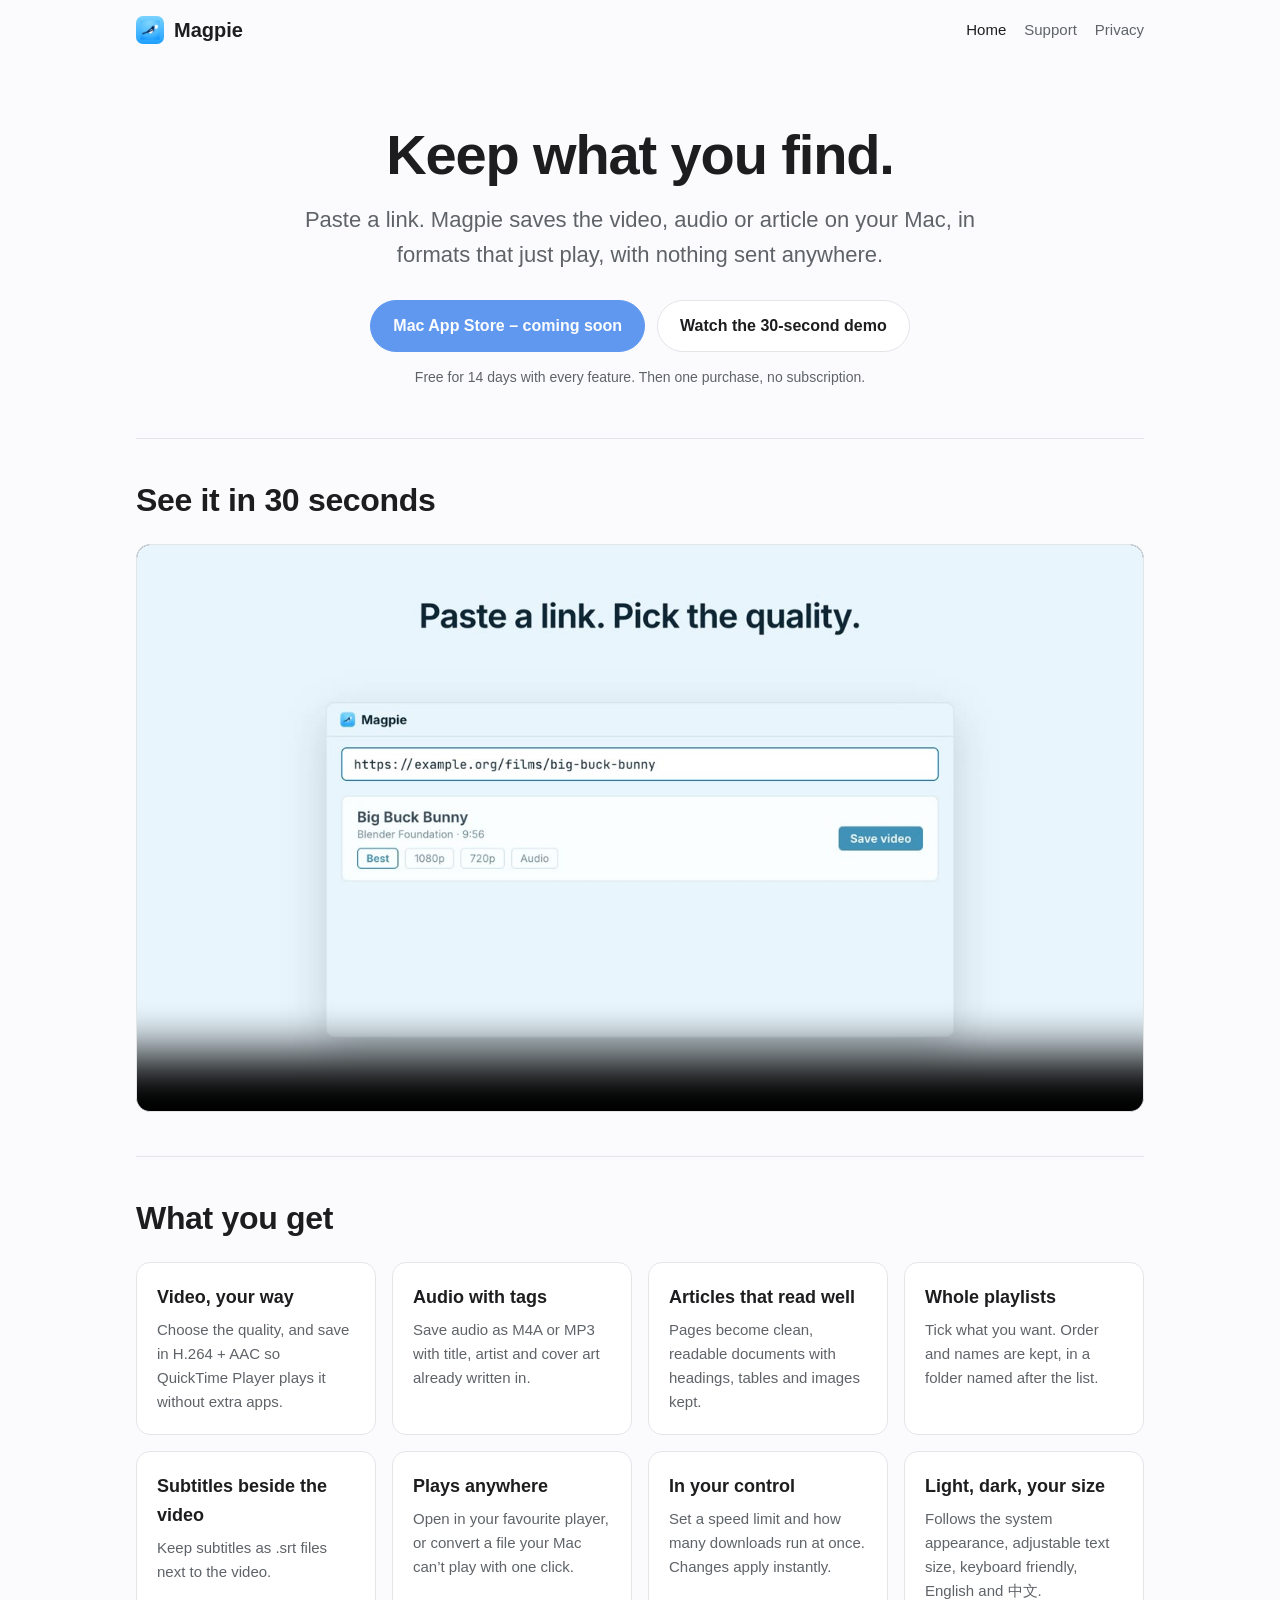
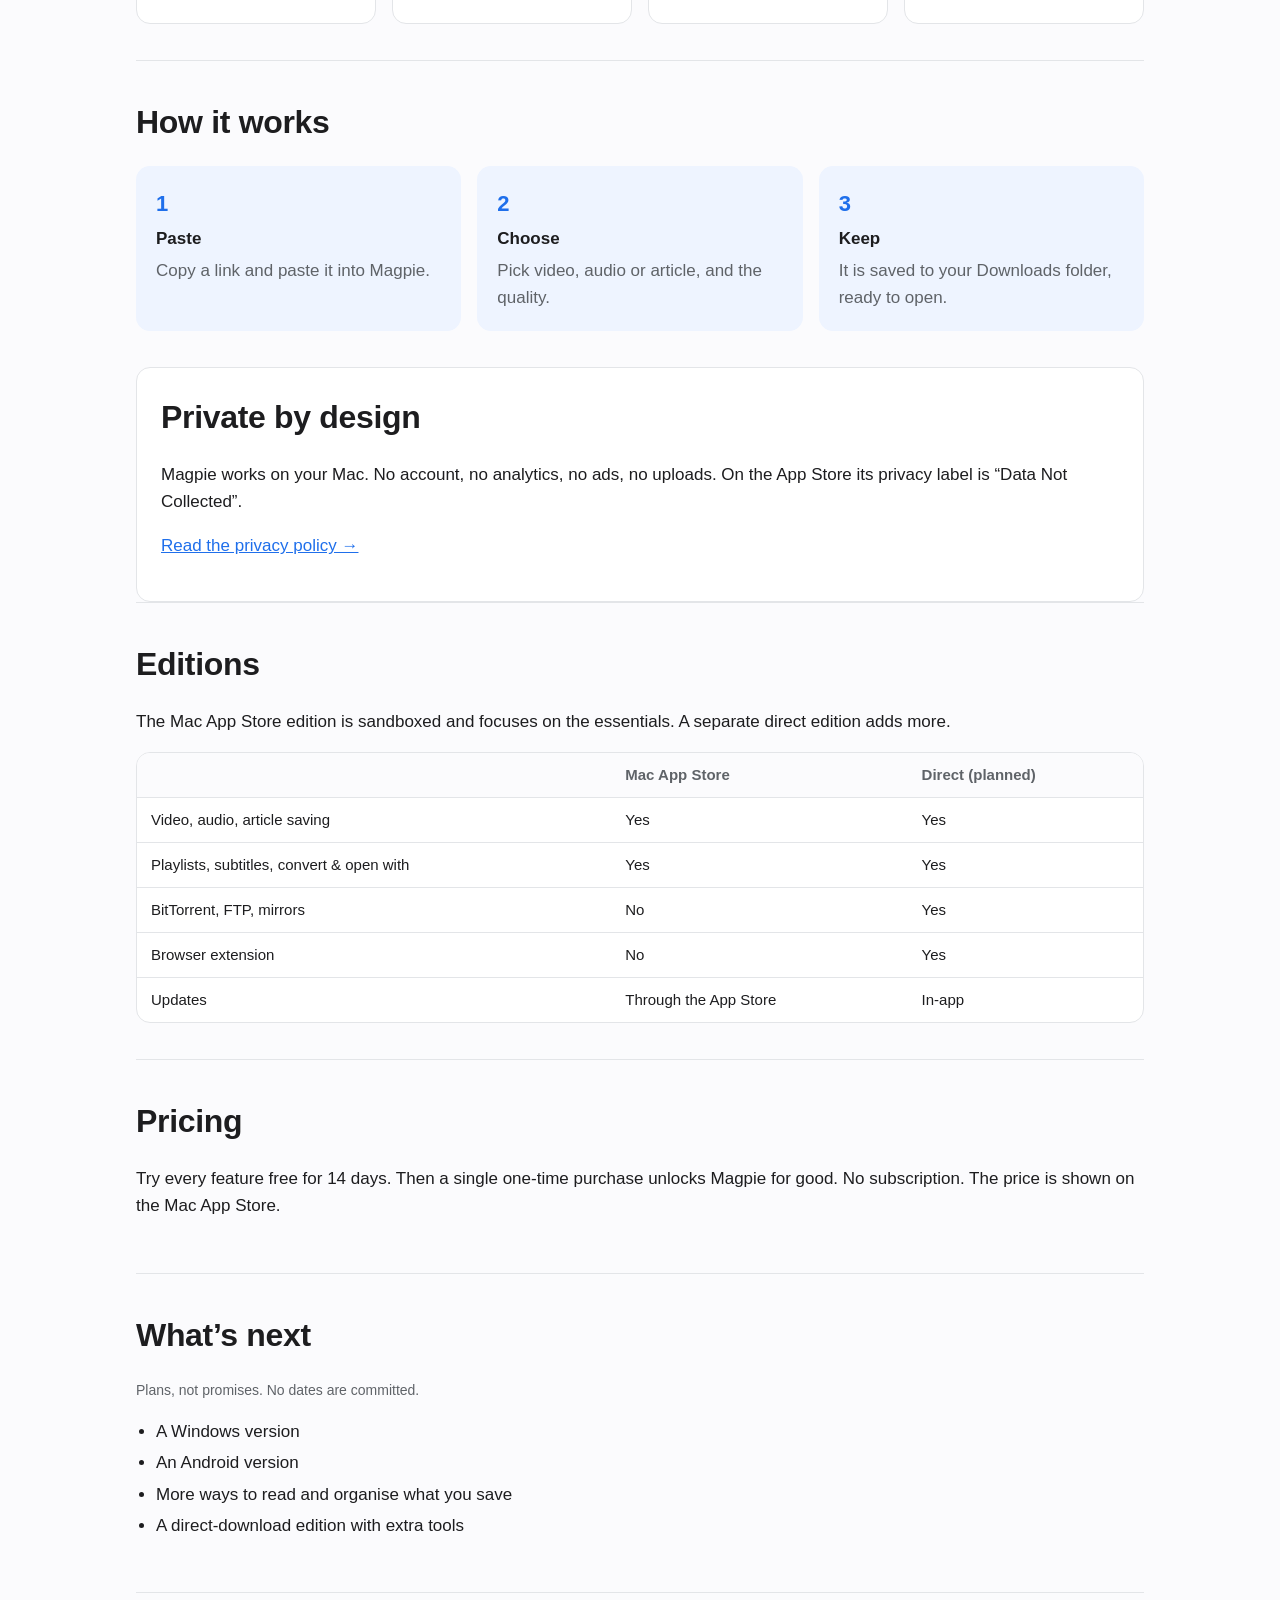
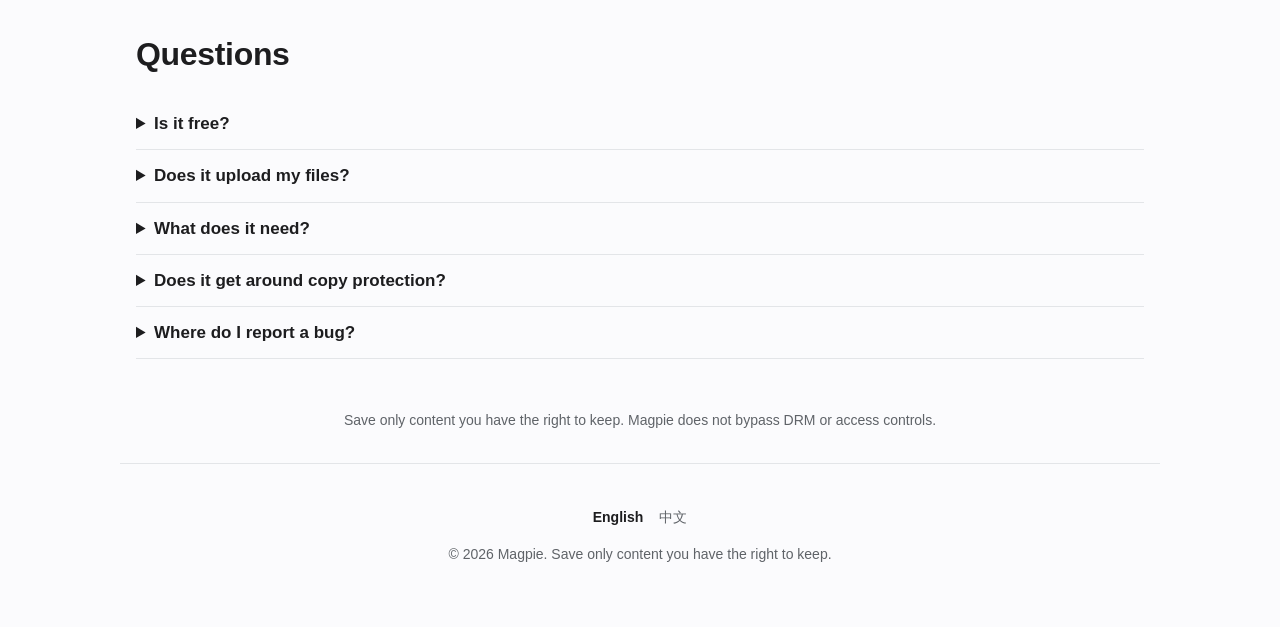
==== en/index.html @ 2645bd0b "Update site" ====
<!doctype html>
<html lang="en">
<head>
<meta charset="utf-8">
<meta name="viewport" content="width=device-width, initial-scale=1">
<title>Magpie – save links, video, audio and pages on your Mac</title>
<meta name="description" content="Paste a link and Magpie keeps the video, audio or article on your Mac. Private, offline-ready and QuickTime-friendly.">
<link rel="alternate" hreflang="en" href="https://pulapulapin.github.io/magpie/en/index.html"><link rel="alternate" hreflang="zh" href="https://pulapulapin.github.io/magpie/zh/index.html">
<link rel="icon" href="../assets/icon.png">
<link rel="stylesheet" href="../assets/site.css">
</head>
<body>
<header class="top">
  <a class="brand" href="index.html"><img src="../assets/icon.png" alt="" width="28" height="28"><span>Magpie</span></a>
  <nav aria-label="Main"><a href="index.html" aria-current=page>Home</a><a href="support.html">Support</a><a href="privacy.html">Privacy</a></nav>
</header>
<main>
<section class="hero">
  <h1>Keep what you find.</h1>
  <p class="lead">Paste a link. Magpie saves the video, audio or article on your Mac, in formats that just play, with nothing sent anywhere.</p>
  <p class="cta"><span class="btn primary disabled" aria-disabled="true">Mac App Store – coming soon</span><a class="btn" href="#demo">Watch the 30-second demo</a></p>
  <p class="small">Free for 14 days with every feature. Then one purchase, no subscription.</p>
</section>
<section id="demo" class="block"><h2>See it in 30 seconds</h2>
<video controls preload="metadata" playsinline poster="../assets/poster.jpg"><source src="../assets/magpie-demo.mp4" type="video/mp4"></video></section>
<section class="block"><h2>What you get</h2><div class="grid"><article><h3>Video, your way</h3><p>Choose the quality, and save in H.264 + AAC so QuickTime Player plays it without extra apps.</p></article><article><h3>Audio with tags</h3><p>Save audio as M4A or MP3 with title, artist and cover art already written in.</p></article><article><h3>Articles that read well</h3><p>Pages become clean, readable documents with headings, tables and images kept.</p></article><article><h3>Whole playlists</h3><p>Tick what you want. Order and names are kept, in a folder named after the list.</p></article><article><h3>Subtitles beside the video</h3><p>Keep subtitles as .srt files next to the video.</p></article><article><h3>Plays anywhere</h3><p>Open in your favourite player, or convert a file your Mac can’t play with one click.</p></article><article><h3>In your control</h3><p>Set a speed limit and how many downloads run at once. Changes apply instantly.</p></article><article><h3>Light, dark, your size</h3><p>Follows the system appearance, adjustable text size, keyboard friendly, English and 中文.</p></article></div></section>
<section class="block"><h2>How it works</h2><ol class="steps"><li><strong>Paste</strong><span>Copy a link and paste it into Magpie.</span></li><li><strong>Choose</strong><span>Pick video, audio or article, and the quality.</span></li><li><strong>Keep</strong><span>It is saved to your Downloads folder, ready to open.</span></li></ol></section>
<section class="block card"><h2>Private by design</h2><p>Magpie works on your Mac. No account, no analytics, no ads, no uploads. On the App Store its privacy label is “Data Not Collected”.</p><p><a href="privacy.html">Read the privacy policy →</a></p></section>
<section class="block"><h2>Editions</h2><p>The Mac App Store edition is sandboxed and focuses on the essentials. A separate direct edition adds more.</p><div class="table-wrap"><table><thead><tr><th></th><th>Mac App Store</th><th>Direct (planned)</th></tr></thead><tbody><tr><td>Video, audio, article saving</td><td>Yes</td><td>Yes</td></tr><tr><td>Playlists, subtitles, convert &amp; open with</td><td>Yes</td><td>Yes</td></tr><tr><td>BitTorrent, FTP, mirrors</td><td>No</td><td>Yes</td></tr><tr><td>Browser extension</td><td>No</td><td>Yes</td></tr><tr><td>Updates</td><td>Through the App Store</td><td>In-app</td></tr></tbody></table></div></section>
<section class="block"><h2>Pricing</h2><p>Try every feature free for 14 days. Then a single one-time purchase unlocks Magpie for good. No subscription. The price is shown on the Mac App Store.</p></section>
<section class="block"><h2>What’s next</h2><p class="small">Plans, not promises. No dates are committed.</p><ul class="roadmap"><li>A Windows version</li><li>An Android version</li><li>More ways to read and organise what you save</li><li>A direct-download edition with extra tools</li></ul></section>
<section class="block"><h2>Questions</h2><details><summary>Is it free?</summary><p>You can use every feature for 14 days. After that, a single purchase unlocks it. There is no subscription.</p></details><details><summary>Does it upload my files?</summary><p>No. Everything stays on your Mac. There is no account and no analytics.</p></details><details><summary>What does it need?</summary><p>A Mac with Apple silicon running macOS 12 or later.</p></details><details><summary>Does it get around copy protection?</summary><p>No. Protected streams are refused. Please save only what you have the right to keep.</p></details><details><summary>Where do I report a bug?</summary><p>On the support page. It takes a minute.</p></details></section>
<p class="small center">Save only content you have the right to keep. Magpie does not bypass DRM or access controls.</p>
</main>
<footer>
  <p class="lang-switch" aria-label="Language"><a href="../en/index.html" hreflang="en" aria-current=true>English</a><a href="../zh/index.html" hreflang="zh">中文</a></p>
  <p>© 2026 Magpie. Save only content you have the right to keep.</p>
</footer>
</body>
</html>
---- assets/site.css ----
:root {
  --bg: #fbfbfd; --surface: #ffffff; --text: #1d1d1f; --muted: #5f6368; --line: #e3e5e8;
  --accent: #1f6feb; --accent-text: #ffffff; --soft: #eef4ff;
  --radius: 14px; --max: 1040px;
}
@media (prefers-color-scheme: dark) {
  :root:not([data-theme="light"]) {
    --bg: #101114; --surface: #17191d; --text: #f2f3f5; --muted: #a3a8b0; --line: #2a2d33;
    --accent: #5b9dff; --accent-text: #0b1220; --soft: #172033;
  }
}
* { box-sizing: border-box; }
html { -webkit-text-size-adjust: 100%; }
body { margin: 0; background: var(--bg); color: var(--text); font: 17px/1.6 -apple-system, BlinkMacSystemFont, "Segoe UI", "Hiragino Sans", "PingFang SC", "Apple SD Gothic Neo", sans-serif; }
a { color: var(--accent); }
img, video { max-width: 100%; height: auto; }
main, .top, footer { width: 100%; max-width: var(--max); margin: 0 auto; padding-left: 16px; padding-right: 16px; }
.top { display: flex; align-items: center; justify-content: space-between; gap: 12px; padding-top: 14px; padding-bottom: 14px; flex-wrap: wrap; }
.brand { display: inline-flex; align-items: center; gap: 10px; font-weight: 700; font-size: 20px; color: var(--text); text-decoration: none; }
.brand img { border-radius: 7px; }
nav a { margin-left: 18px; color: var(--muted); text-decoration: none; font-size: 15px; }
nav a:hover, nav a[aria-current] { color: var(--text); }
.hero { text-align: center; padding: 64px 0 36px; }
h1 { font-size: clamp(34px, 6vw, 56px); line-height: 1.1; margin: 0 0 16px; letter-spacing: -0.02em; }
.lead { font-size: clamp(18px, 2.4vw, 22px); color: var(--muted); max-width: 720px; margin: 0 auto 28px; }
.cta { display: flex; flex-wrap: wrap; gap: 12px; justify-content: center; margin: 0 0 12px; }
.btn { display: inline-block; padding: 12px 22px; border-radius: 999px; border: 1px solid var(--line); background: var(--surface); color: var(--text); text-decoration: none; font-weight: 600; font-size: 16px; }
.btn.primary { background: var(--accent); border-color: var(--accent); color: var(--accent-text); }
.btn.disabled { opacity: .7; cursor: default; }
.small { font-size: 14px; color: var(--muted); }
.center { text-align: center; }
.block { padding: 36px 0; border-top: 1px solid var(--line); }
.block:first-of-type { border-top: 0; }
h2 { font-size: clamp(24px, 3.4vw, 32px); margin: 0 0 18px; letter-spacing: -0.01em; }
h3 { font-size: 18px; margin: 0 0 6px; }
.grid { display: grid; grid-template-columns: repeat(auto-fit, minmax(240px, 1fr)); gap: 16px; }
.grid article, .card { background: var(--surface); border: 1px solid var(--line); border-radius: var(--radius); padding: 20px; }
.grid p { margin: 0; color: var(--muted); font-size: 15px; }
.card { padding: 24px; }
.steps { list-style: none; counter-reset: s; margin: 0; padding: 0; display: grid; grid-template-columns: repeat(auto-fit, minmax(220px, 1fr)); gap: 16px; }
.steps li { counter-increment: s; background: var(--soft); border-radius: var(--radius); padding: 20px; display: flex; flex-direction: column; gap: 4px; }
.steps li::before { content: counter(s); font-weight: 700; color: var(--accent); font-size: 22px; }
.steps span { color: var(--muted); }
video { width: 100%; border-radius: var(--radius); border: 1px solid var(--line); background: #000; }
.shots { display: grid; grid-template-columns: repeat(auto-fit, minmax(300px, 1fr)); gap: 16px; }
.shots img { width: 100%; border-radius: var(--radius); border: 1px solid var(--line); }
.table-wrap { overflow-x: auto; border: 1px solid var(--line); border-radius: var(--radius); background: var(--surface); }
table { border-collapse: collapse; width: 100%; font-size: 15px; }
th, td { text-align: left; padding: 10px 14px; border-bottom: 1px solid var(--line); vertical-align: top; }
tr:last-child td { border-bottom: 0; }
th { color: var(--muted); font-weight: 600; background: var(--bg); }
.roadmap { padding-left: 20px; } .roadmap li { margin: 4px 0; }
details { border-bottom: 1px solid var(--line); padding: 12px 0; }
summary { cursor: pointer; font-weight: 600; }
details p { margin: 8px 0 0; color: var(--muted); }
.doc { max-width: 760px; margin: 0 auto; padding: 32px 0 48px; }
.doc h1 { font-size: clamp(30px, 5vw, 42px); }
.doc h2 { margin-top: 36px; } .doc li { margin: 4px 0; }
footer { padding-top: 28px; padding-bottom: 48px; color: var(--muted); font-size: 14px; text-align: center; border-top: 1px solid var(--line); margin-top: 32px; }
.lang-switch a { margin: 0 8px; color: var(--muted); text-decoration: none; }
.lang-switch a[aria-current] { color: var(--text); font-weight: 600; }
@media (max-width: 560px) { nav a { margin-left: 12px; } .hero { padding-top: 40px; } }
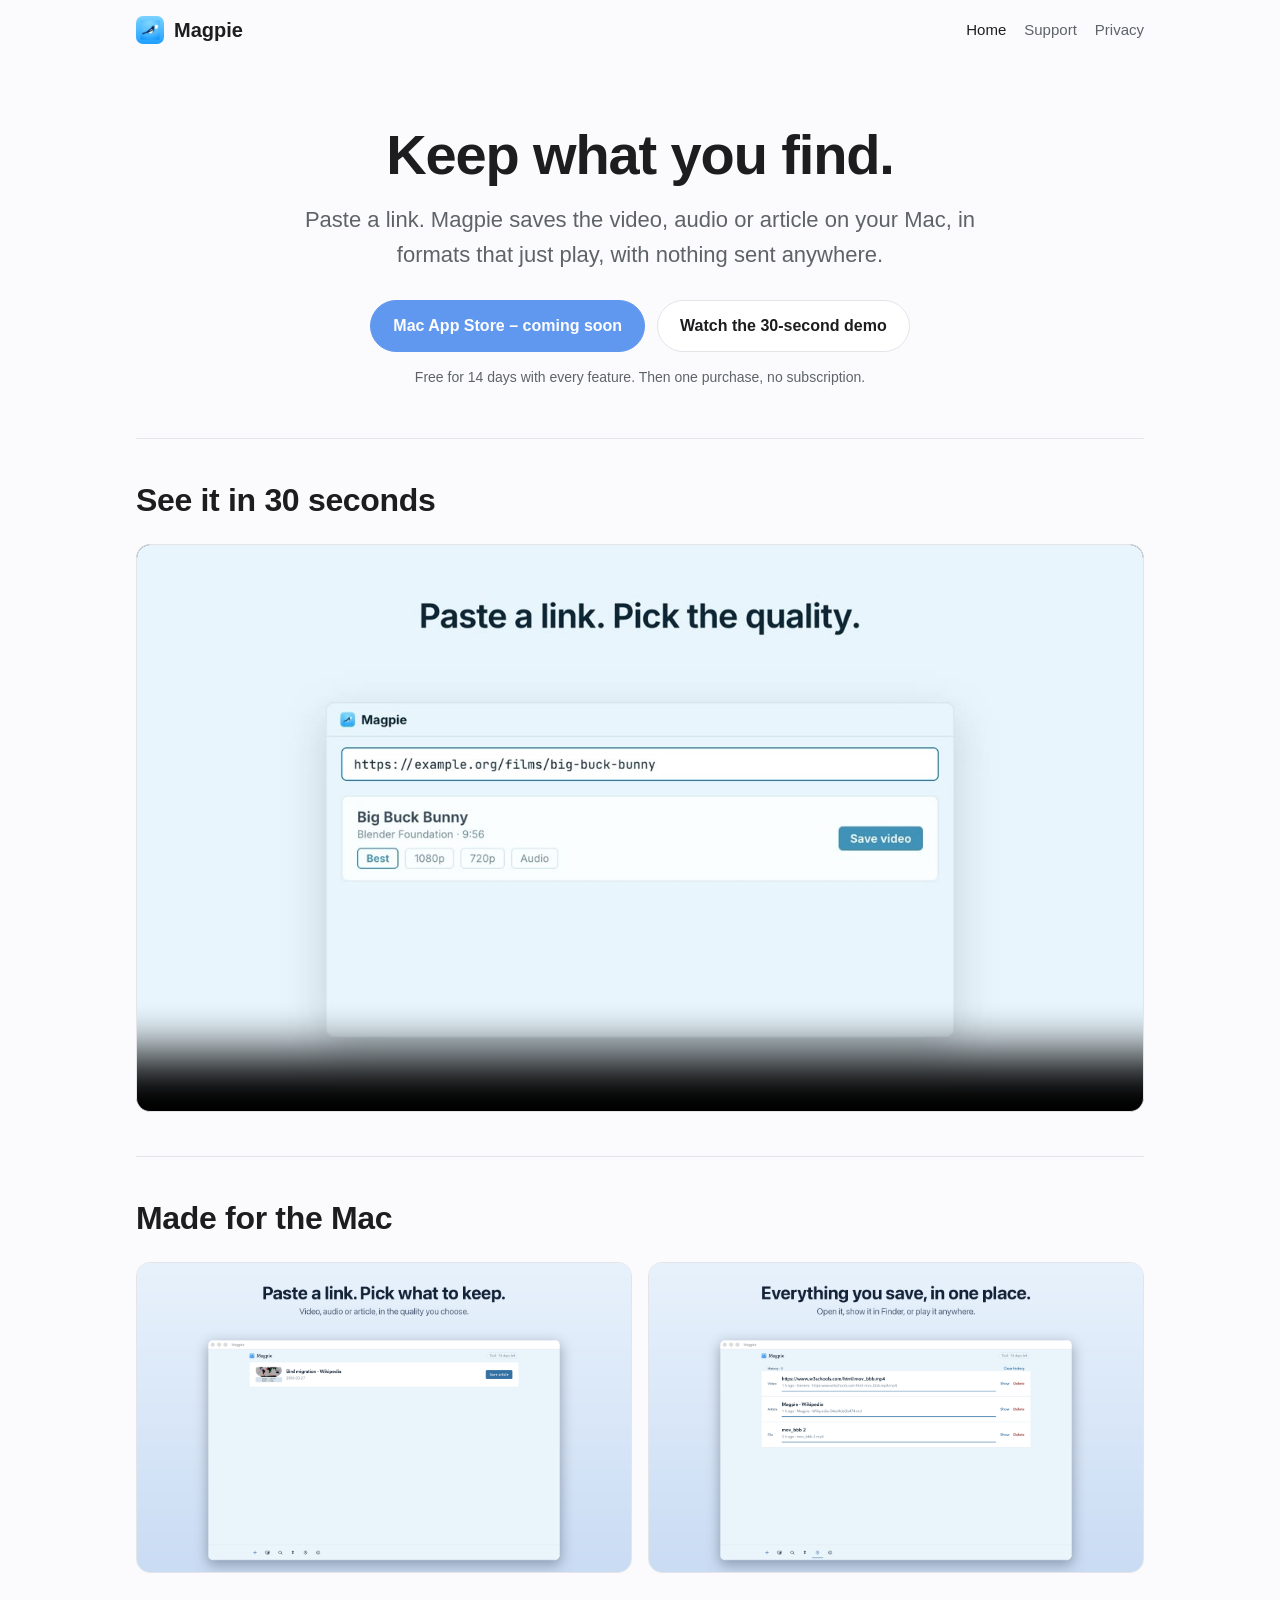
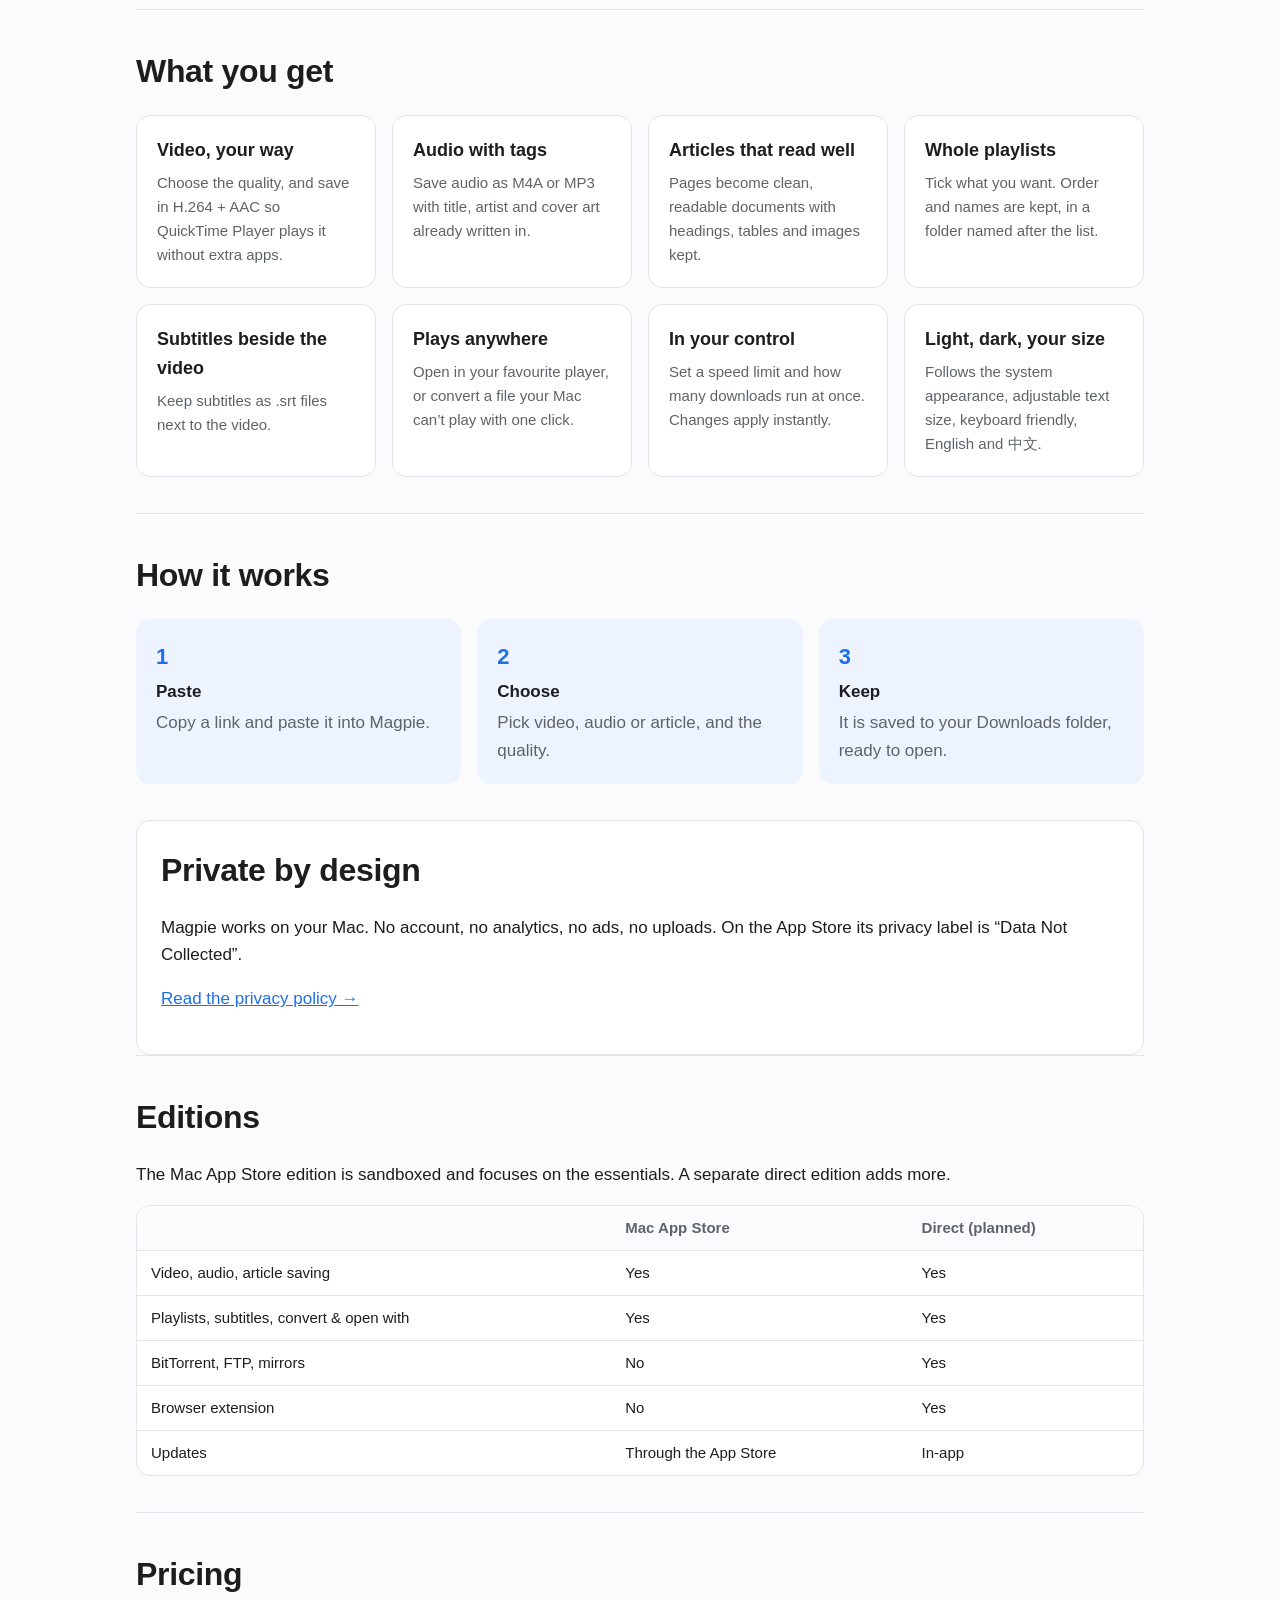
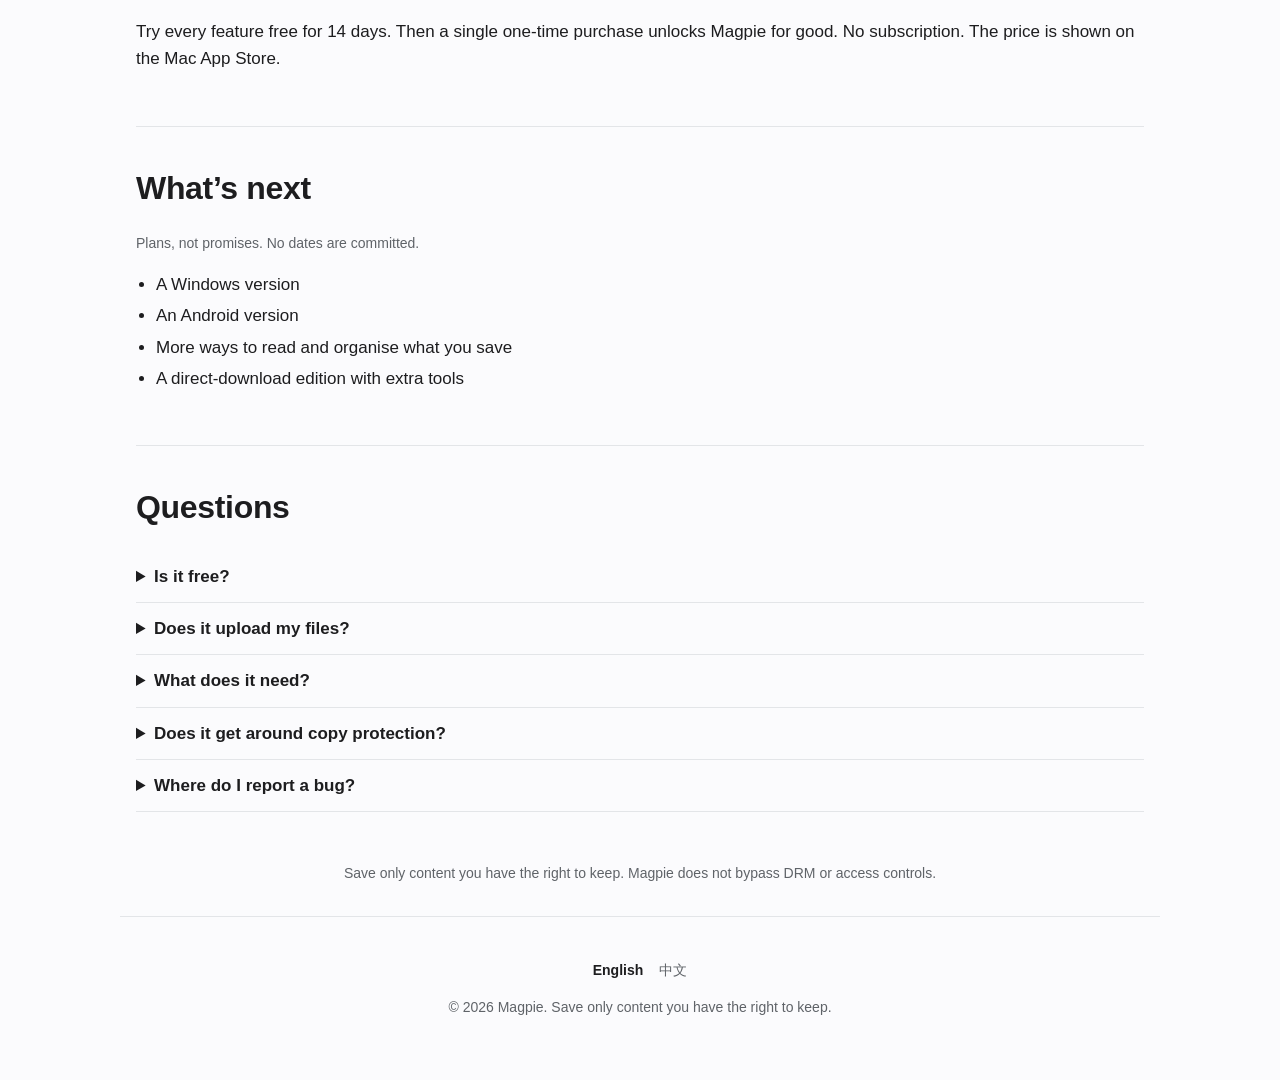
==== commit 6a0f6863: "Update site" ====
--- a/en/index.html
+++ b/en/index.html
@@ -23,6 +23,7 @@
 </section>
 <section id="demo" class="block"><h2>See it in 30 seconds</h2>
 <video controls preload="metadata" playsinline poster="../assets/poster.jpg"><source src="../assets/magpie-demo.mp4" type="video/mp4"></video></section>
+<section class="block"><h2>Made for the Mac</h2><div class="shots"><img src="../assets/shots/01-paste-and-choose.png" alt="" loading="lazy"><img src="../assets/shots/02-history.png" alt="" loading="lazy"></div></section>
 <section class="block"><h2>What you get</h2><div class="grid"><article><h3>Video, your way</h3><p>Choose the quality, and save in H.264 + AAC so QuickTime Player plays it without extra apps.</p></article><article><h3>Audio with tags</h3><p>Save audio as M4A or MP3 with title, artist and cover art already written in.</p></article><article><h3>Articles that read well</h3><p>Pages become clean, readable documents with headings, tables and images kept.</p></article><article><h3>Whole playlists</h3><p>Tick what you want. Order and names are kept, in a folder named after the list.</p></article><article><h3>Subtitles beside the video</h3><p>Keep subtitles as .srt files next to the video.</p></article><article><h3>Plays anywhere</h3><p>Open in your favourite player, or convert a file your Mac can’t play with one click.</p></article><article><h3>In your control</h3><p>Set a speed limit and how many downloads run at once. Changes apply instantly.</p></article><article><h3>Light, dark, your size</h3><p>Follows the system appearance, adjustable text size, keyboard friendly, English and 中文.</p></article></div></section>
 <section class="block"><h2>How it works</h2><ol class="steps"><li><strong>Paste</strong><span>Copy a link and paste it into Magpie.</span></li><li><strong>Choose</strong><span>Pick video, audio or article, and the quality.</span></li><li><strong>Keep</strong><span>It is saved to your Downloads folder, ready to open.</span></li></ol></section>
 <section class="block card"><h2>Private by design</h2><p>Magpie works on your Mac. No account, no analytics, no ads, no uploads. On the App Store its privacy label is “Data Not Collected”.</p><p><a href="privacy.html">Read the privacy policy →</a></p></section>
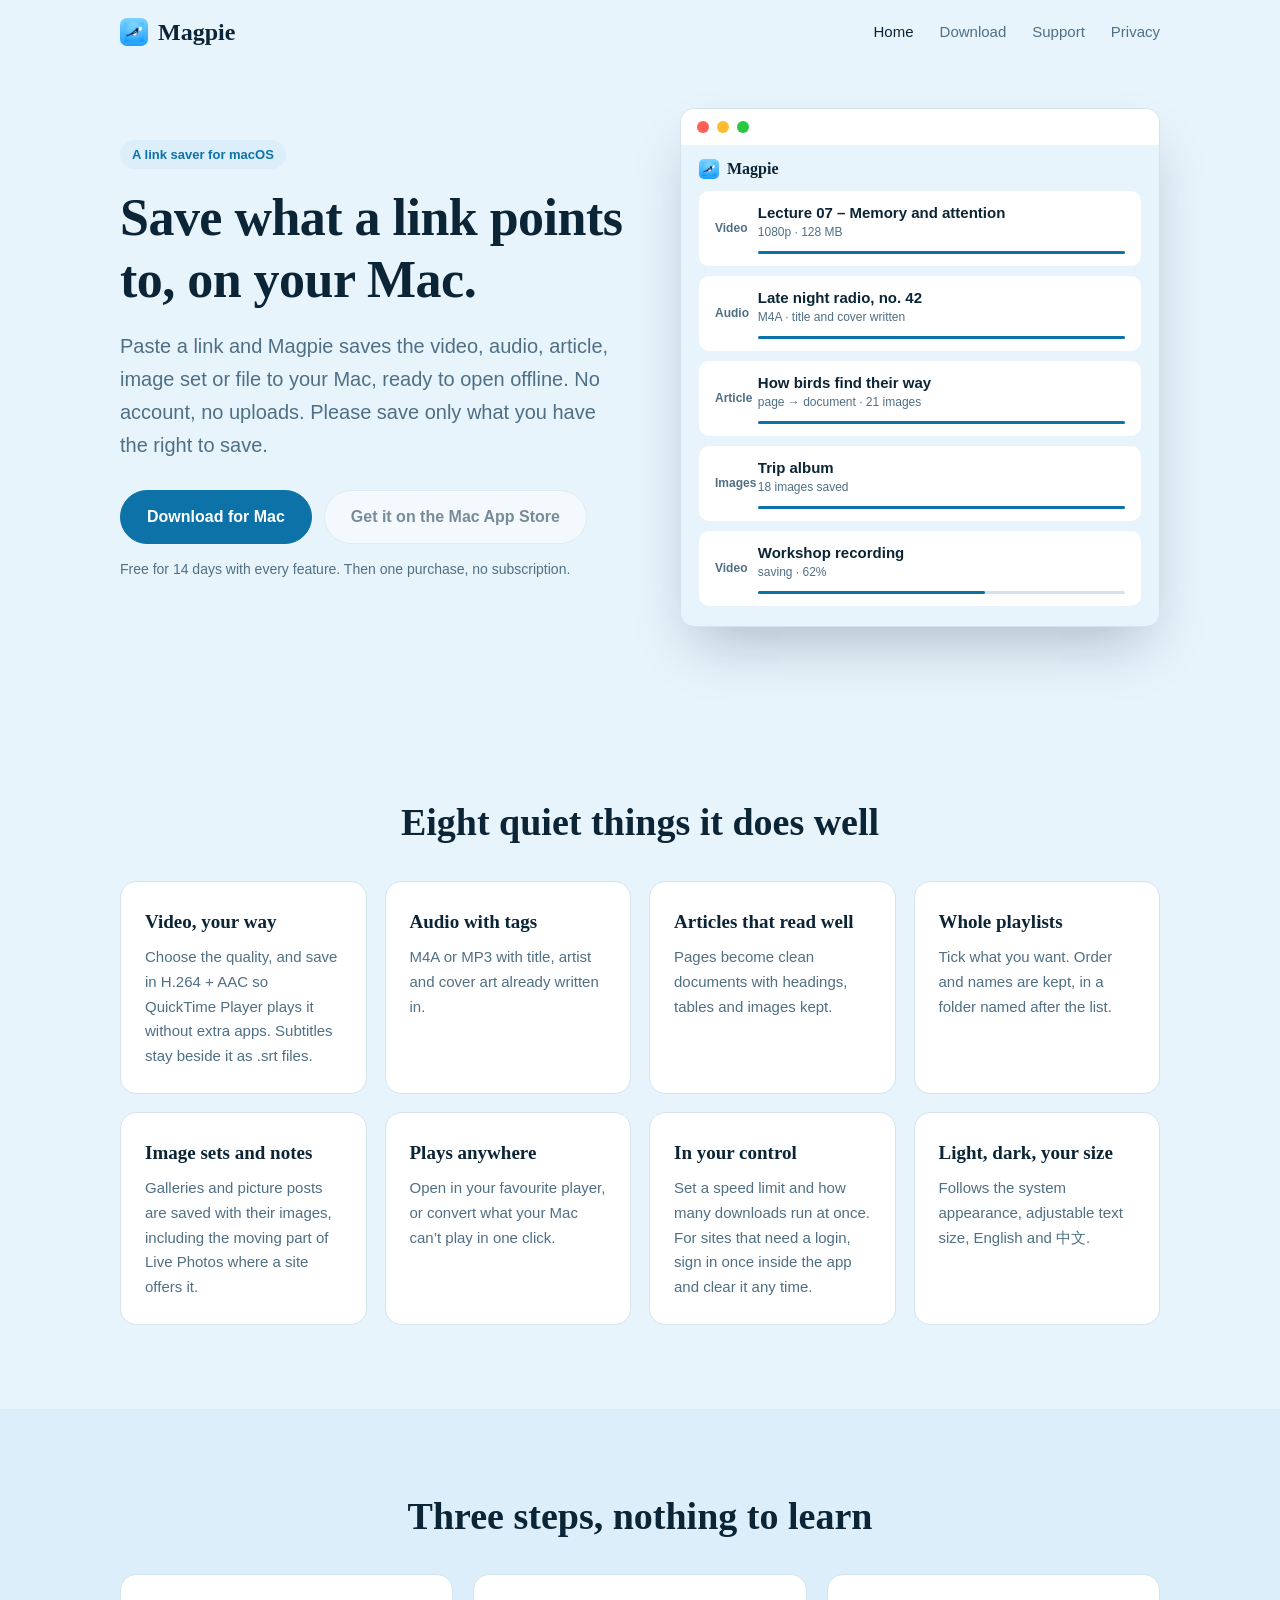
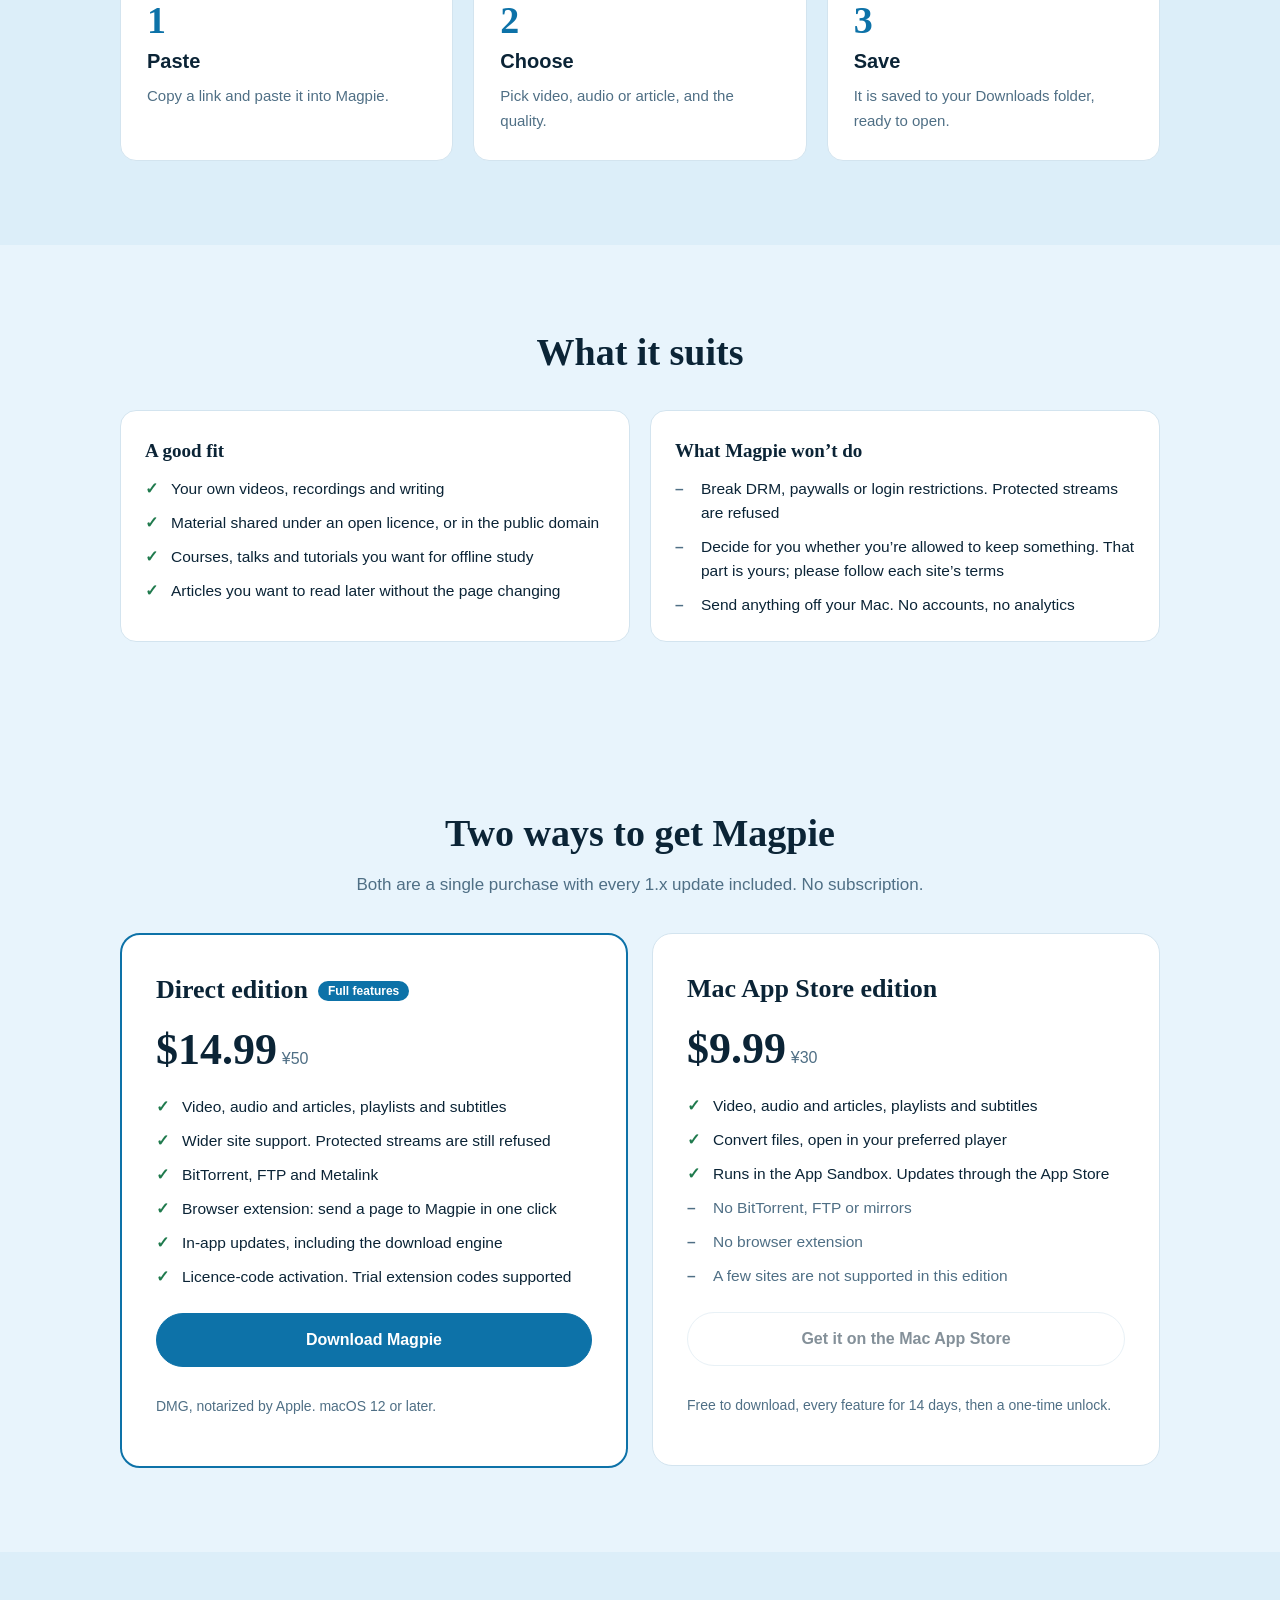
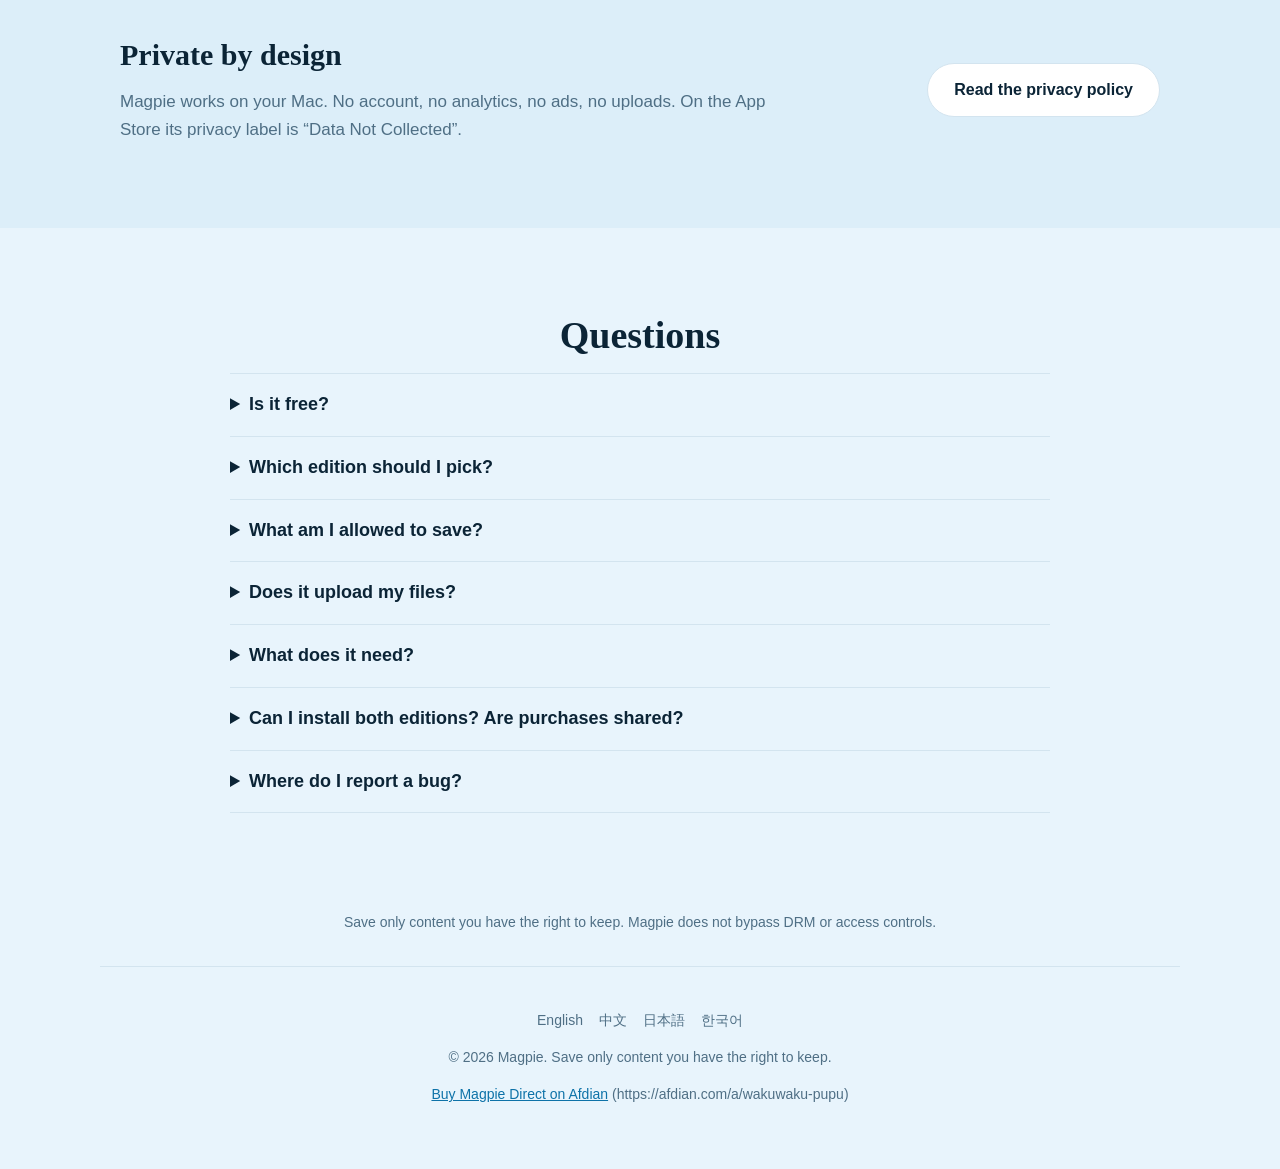
==== commit cac8ce38: "Update site" ====
--- a/en/index.html
+++ b/en/index.html
@@ -3,39 +3,43 @@
 <head>
 <meta charset="utf-8">
 <meta name="viewport" content="width=device-width, initial-scale=1">
-<title>Magpie – save links, video, audio and pages on your Mac</title>
-<meta name="description" content="Paste a link and Magpie keeps the video, audio or article on your Mac. Private, offline-ready and QuickTime-friendly.">
-<link rel="alternate" hreflang="en" href="https://pulapulapin.github.io/magpie/en/index.html"><link rel="alternate" hreflang="zh" href="https://pulapulapin.github.io/magpie/zh/index.html">
+<title>Magpie – save what a link points to, on your Mac</title>
+<meta name="description" content="Paste a link and Magpie saves the video, audio, article, image set or file to your Mac, ready to open offline. No account, no uploads. Save only what you have the right to save.">
+<link rel="alternate" hreflang="en" href="https://pulapulapin.github.io/magpie/en/index.html"><link rel="alternate" hreflang="zh" href="https://pulapulapin.github.io/magpie/zh/index.html"><link rel="alternate" hreflang="ja" href="https://pulapulapin.github.io/magpie/ja/index.html"><link rel="alternate" hreflang="ko" href="https://pulapulapin.github.io/magpie/ko/index.html">
 <link rel="icon" href="../assets/icon.png">
 <link rel="stylesheet" href="../assets/site.css">
 </head>
 <body>
 <header class="top">
   <a class="brand" href="index.html"><img src="../assets/icon.png" alt="" width="28" height="28"><span>Magpie</span></a>
-  <nav aria-label="Main"><a href="index.html" aria-current=page>Home</a><a href="support.html">Support</a><a href="privacy.html">Privacy</a></nav>
+  <nav aria-label="Main"><a href="index.html" aria-current=page>Home</a><a href="download.html">Download</a><a href="support.html">Support</a><a href="privacy.html">Privacy</a></nav>
 </header>
 <main>
 <section class="hero">
-  <h1>Keep what you find.</h1>
-  <p class="lead">Paste a link. Magpie saves the video, audio or article on your Mac, in formats that just play, with nothing sent anywhere.</p>
-  <p class="cta"><span class="btn primary disabled" aria-disabled="true">Mac App Store – coming soon</span><a class="btn" href="#demo">Watch the 30-second demo</a></p>
-  <p class="small">Free for 14 days with every feature. Then one purchase, no subscription.</p>
+  <div class="hero-text">
+    <p class="eyebrow">A link saver for macOS</p>
+    <h1>Save what a link points to, on your Mac.</h1>
+    <p class="lead">Paste a link and Magpie saves the video, audio, article, image set or file to your Mac, ready to open offline. No account, no uploads. Please save only what you have the right to save.</p>
+    <p class="cta"><a class="btn primary" href="download.html">Download for Mac</a><span class="btn disabled" aria-disabled="true">Get it on the Mac App Store</span></p>
+    <p class="small">Free for 14 days with every feature. Then one purchase, no subscription.</p>
+  </div>
+  <div class="window" aria-hidden="true">
+    <div class="window-bar"><i></i><i></i><i></i></div>
+    <div class="window-body"><p class="window-brand"><img src="../assets/icon.png" alt="" width="20" height="20"> Magpie</p><ul><li><span class="tag">Video</span><div><b>Lecture 07 – Memory and attention</b><small>1080p · 128 MB</small><i class="bar"><u style="width:100%"></u></i></div></li><li><span class="tag">Audio</span><div><b>Late night radio, no. 42</b><small>M4A · title and cover written</small><i class="bar"><u style="width:100%"></u></i></div></li><li><span class="tag">Article</span><div><b>How birds find their way</b><small>page → document · 21 images</small><i class="bar"><u style="width:100%"></u></i></div></li><li><span class="tag">Images</span><div><b>Trip album</b><small>18 images saved</small><i class="bar"><u style="width:100%"></u></i></div></li><li><span class="tag">Video</span><div><b>Workshop recording</b><small>saving · 62%</small><i class="bar"><u style="width:62%"></u></i></div></li></ul></div>
+  </div>
 </section>
-<section id="demo" class="block"><h2>See it in 30 seconds</h2>
-<video controls preload="metadata" playsinline poster="../assets/poster.jpg"><source src="../assets/magpie-demo.mp4" type="video/mp4"></video></section>
-<section class="block"><h2>Made for the Mac</h2><div class="shots"><img src="../assets/shots/01-paste-and-choose.png" alt="" loading="lazy"><img src="../assets/shots/02-history.png" alt="" loading="lazy"></div></section>
-<section class="block"><h2>What you get</h2><div class="grid"><article><h3>Video, your way</h3><p>Choose the quality, and save in H.264 + AAC so QuickTime Player plays it without extra apps.</p></article><article><h3>Audio with tags</h3><p>Save audio as M4A or MP3 with title, artist and cover art already written in.</p></article><article><h3>Articles that read well</h3><p>Pages become clean, readable documents with headings, tables and images kept.</p></article><article><h3>Whole playlists</h3><p>Tick what you want. Order and names are kept, in a folder named after the list.</p></article><article><h3>Subtitles beside the video</h3><p>Keep subtitles as .srt files next to the video.</p></article><article><h3>Plays anywhere</h3><p>Open in your favourite player, or convert a file your Mac can’t play with one click.</p></article><article><h3>In your control</h3><p>Set a speed limit and how many downloads run at once. Changes apply instantly.</p></article><article><h3>Light, dark, your size</h3><p>Follows the system appearance, adjustable text size, keyboard friendly, English and 中文.</p></article></div></section>
-<section class="block"><h2>How it works</h2><ol class="steps"><li><strong>Paste</strong><span>Copy a link and paste it into Magpie.</span></li><li><strong>Choose</strong><span>Pick video, audio or article, and the quality.</span></li><li><strong>Keep</strong><span>It is saved to your Downloads folder, ready to open.</span></li></ol></section>
-<section class="block card"><h2>Private by design</h2><p>Magpie works on your Mac. No account, no analytics, no ads, no uploads. On the App Store its privacy label is “Data Not Collected”.</p><p><a href="privacy.html">Read the privacy policy →</a></p></section>
-<section class="block"><h2>Editions</h2><p>The Mac App Store edition is sandboxed and focuses on the essentials. A separate direct edition adds more.</p><div class="table-wrap"><table><thead><tr><th></th><th>Mac App Store</th><th>Direct (planned)</th></tr></thead><tbody><tr><td>Video, audio, article saving</td><td>Yes</td><td>Yes</td></tr><tr><td>Playlists, subtitles, convert &amp; open with</td><td>Yes</td><td>Yes</td></tr><tr><td>BitTorrent, FTP, mirrors</td><td>No</td><td>Yes</td></tr><tr><td>Browser extension</td><td>No</td><td>Yes</td></tr><tr><td>Updates</td><td>Through the App Store</td><td>In-app</td></tr></tbody></table></div></section>
-<section class="block"><h2>Pricing</h2><p>Try every feature free for 14 days. Then a single one-time purchase unlocks Magpie for good. No subscription. The price is shown on the Mac App Store.</p></section>
-<section class="block"><h2>What’s next</h2><p class="small">Plans, not promises. No dates are committed.</p><ul class="roadmap"><li>A Windows version</li><li>An Android version</li><li>More ways to read and organise what you save</li><li>A direct-download edition with extra tools</li></ul></section>
-<section class="block"><h2>Questions</h2><details><summary>Is it free?</summary><p>You can use every feature for 14 days. After that, a single purchase unlocks it. There is no subscription.</p></details><details><summary>Does it upload my files?</summary><p>No. Everything stays on your Mac. There is no account and no analytics.</p></details><details><summary>What does it need?</summary><p>A Mac with Apple silicon running macOS 12 or later.</p></details><details><summary>Does it get around copy protection?</summary><p>No. Protected streams are refused. Please save only what you have the right to keep.</p></details><details><summary>Where do I report a bug?</summary><p>On the support page. It takes a minute.</p></details></section>
+<section id="features" class="block"><h2>Eight quiet things it does well</h2><div class="grid"><article><h3>Video, your way</h3><p>Choose the quality, and save in H.264 + AAC so QuickTime Player plays it without extra apps. Subtitles stay beside it as .srt files.</p></article><article><h3>Audio with tags</h3><p>M4A or MP3 with title, artist and cover art already written in.</p></article><article><h3>Articles that read well</h3><p>Pages become clean documents with headings, tables and images kept.</p></article><article><h3>Whole playlists</h3><p>Tick what you want. Order and names are kept, in a folder named after the list.</p></article><article><h3>Image sets and notes</h3><p>Galleries and picture posts are saved with their images, including the moving part of Live Photos where a site offers it.</p></article><article><h3>Plays anywhere</h3><p>Open in your favourite player, or convert what your Mac can’t play in one click.</p></article><article><h3>In your control</h3><p>Set a speed limit and how many downloads run at once. For sites that need a login, sign in once inside the app and clear it any time.</p></article><article><h3>Light, dark, your size</h3><p>Follows the system appearance, adjustable text size, English and 中文.</p></article></div></section>
+<section class="block band"><h2>Three steps, nothing to learn</h2><ol class="steps"><li><strong>Paste</strong><span>Copy a link and paste it into Magpie.</span></li><li><strong>Choose</strong><span>Pick video, audio or article, and the quality.</span></li><li><strong>Save</strong><span>It is saved to your Downloads folder, ready to open.</span></li></ol></section>
+<section class="block"><h2>What it suits</h2><div class="fit"><div class="card"><h3>A good fit</h3><ul class="ticks"><li>Your own videos, recordings and writing</li><li>Material shared under an open licence, or in the public domain</li><li>Courses, talks and tutorials you want for offline study</li><li>Articles you want to read later without the page changing</li></ul></div><div class="card"><h3>What Magpie won’t do</h3><ul class="ticks no"><li>Break DRM, paywalls or login restrictions. Protected streams are refused</li><li>Decide for you whether you’re allowed to keep something. That part is yours; please follow each site’s terms</li><li>Send anything off your Mac. No accounts, no analytics</li></ul></div></div></section>
+<section id="editions" class="block"><h2>Two ways to get Magpie</h2><p class="sub">Both are a single purchase with every 1.x update included. No subscription.</p><div class="editions"><article class="edition featured"><h3>Direct edition <span class="chip">Full features</span></h3><p class="price"><b>$14.99</b> <span>¥50</span></p><ul class="ticks"><li class="yes">Video, audio and articles, playlists and subtitles</li><li class="yes">Wider site support. Protected streams are still refused</li><li class="yes">BitTorrent, FTP and Metalink</li><li class="yes">Browser extension: send a page to Magpie in one click</li><li class="yes">In-app updates, including the download engine</li><li class="yes">Licence-code activation. Trial extension codes supported</li></ul><a class="btn primary block-btn" href="download.html">Download Magpie</a><p class="small">DMG, notarized by Apple. macOS 12 or later.</p></article><article class="edition"><h3>Mac App Store edition </h3><p class="price"><b>$9.99</b> <span>¥30</span></p><ul class="ticks"><li class="yes">Video, audio and articles, playlists and subtitles</li><li class="yes">Convert files, open in your preferred player</li><li class="yes">Runs in the App Sandbox. Updates through the App Store</li><li class="no">No BitTorrent, FTP or mirrors</li><li class="no">No browser extension</li><li class="no">A few sites are not supported in this edition</li></ul><span class="btn disabled block-btn" aria-disabled="true">Get it on the Mac App Store</span><p class="small">Free to download, every feature for 14 days, then a one-time unlock.</p></article></div></section>
+<section class="block band privacy"><div><h2>Private by design</h2><p>Magpie works on your Mac. No account, no analytics, no ads, no uploads. On the App Store its privacy label is “Data Not Collected”.</p></div><a class="btn" href="privacy.html">Read the privacy policy</a></section>
+<section id="faq" class="block"><h2>Questions</h2><details><summary>Is it free?</summary><p>You can use every feature for 14 days. After that, a single purchase unlocks it, with all updates in version 1.x included. There is no subscription.</p></details><details><summary>Which edition should I pick?</summary><p>If you need BitTorrent, FTP or the browser extension, take the direct edition. If you only keep ordinary videos, audio and articles, the App Store edition is the easiest.</p></details><details><summary>What am I allowed to save?</summary><p>That depends on who owns the content and on the terms of the site it comes from. Magpie only saves a copy on your own computer. It does not remove copy protection and cannot tell whether you are allowed to save a given file. Your own material, openly licensed material and content you are authorised to use are the safe cases. Please follow each site’s terms and the law where you live.</p></details><details><summary>Does it upload my files?</summary><p>No. Everything stays on your Mac. There is no account and no analytics.</p></details><details><summary>What does it need?</summary><p>A Mac with Apple silicon (M1 or later) running macOS 12 or later.</p></details><details><summary>Can I install both editions? Are purchases shared?</summary><p>Yes, they install side by side (the direct edition is called Magpie Direct). They are separate products: each has its own 14-day trial, its own history and its own purchase. A purchase in one does not unlock the other, and trial extension codes only work in the direct edition.</p></details><details><summary>Where do I report a bug?</summary><p>On the support page. It takes a minute.</p></details></section>
 <p class="small center">Save only content you have the right to keep. Magpie does not bypass DRM or access controls.</p>
 </main>
 <footer>
-  <p class="lang-switch" aria-label="Language"><a href="../en/index.html" hreflang="en" aria-current=true>English</a><a href="../zh/index.html" hreflang="zh">中文</a></p>
+  <p class="lang-switch" aria-label="Language"><a href="../en/index.html" hreflang="en" aria-current=true>English</a><a href="../zh/index.html" hreflang="zh">中文</a><a href="../ja/index.html" hreflang="ja">日本語</a><a href="../ko/index.html" hreflang="ko">한국어</a></p>
   <p>© 2026 Magpie. Save only content you have the right to keep.</p>
+  <p class="small"><a href="https://afdian.com/a/wakuwaku-pupu">Buy Magpie Direct on Afdian</a> (https://afdian.com/a/wakuwaku-pupu)</p>
 </footer>
 </body>
 </html>
--- a/assets/site.css
+++ b/assets/site.css
@@ -1,62 +1,130 @@
 :root {
-  --bg: #fbfbfd; --surface: #ffffff; --text: #1d1d1f; --muted: #5f6368; --line: #e3e5e8;
-  --accent: #1f6feb; --accent-text: #ffffff; --soft: #eef4ff;
-  --radius: 14px; --max: 1040px;
+  --page: #e8f4fc; --band: #dceef9; --card: #ffffff; --ink: #0b2436; --mute: #4f6f85;
+  --accent: #0d72a8; --accent-press: #0a5a85; --on-accent: #ffffff; --line: #d3e4ef; --ok: #1f7a4d;
+  --radius: 16px; --max: 1080px;
+  --sans: "Avenir Next", "PingFang SC", "Hiragino Sans", "Hiragino Sans GB", "Apple SD Gothic Neo", "Microsoft YaHei UI", -apple-system, sans-serif;
+  --display: "Iowan Old Style", Palatino, "Songti SC", "Noto Serif SC", "Hiragino Mincho ProN", serif;
+  --mono: "SF Mono", ui-monospace, Menlo, monospace;
 }
 @media (prefers-color-scheme: dark) {
   :root:not([data-theme="light"]) {
-    --bg: #101114; --surface: #17191d; --text: #f2f3f5; --muted: #a3a8b0; --line: #2a2d33;
-    --accent: #5b9dff; --accent-text: #0b1220; --soft: #172033;
+    --page: #0e1a24; --band: #122431; --card: #15242f; --ink: #e6f1f8; --mute: #8aa5b8;
+    --accent: #4fb3e8; --accent-press: #7cc7f0; --on-accent: #04202f; --line: #263c4d; --ok: #6fd3a0;
   }
 }
 * { box-sizing: border-box; }
-html { -webkit-text-size-adjust: 100%; }
-body { margin: 0; background: var(--bg); color: var(--text); font: 17px/1.6 -apple-system, BlinkMacSystemFont, "Segoe UI", "Hiragino Sans", "PingFang SC", "Apple SD Gothic Neo", sans-serif; }
+html { -webkit-text-size-adjust: 100%; scroll-behavior: smooth; }
+body { margin: 0; background: var(--page); color: var(--ink); font: 17px/1.65 var(--sans); }
 a { color: var(--accent); }
 img, video { max-width: 100%; height: auto; }
-main, .top, footer { width: 100%; max-width: var(--max); margin: 0 auto; padding-left: 16px; padding-right: 16px; }
-.top { display: flex; align-items: center; justify-content: space-between; gap: 12px; padding-top: 14px; padding-bottom: 14px; flex-wrap: wrap; }
-.brand { display: inline-flex; align-items: center; gap: 10px; font-weight: 700; font-size: 20px; color: var(--text); text-decoration: none; }
+main, .top, footer { width: 100%; max-width: var(--max); margin: 0 auto; padding-left: 20px; padding-right: 20px; }
+.top { display: flex; align-items: center; justify-content: space-between; gap: 12px; padding-top: 18px; padding-bottom: 18px; flex-wrap: wrap; }
+.brand { display: inline-flex; align-items: center; gap: 10px; font: 600 24px/1 var(--display); color: var(--ink); text-decoration: none; }
 .brand img { border-radius: 7px; }
-nav a { margin-left: 18px; color: var(--muted); text-decoration: none; font-size: 15px; }
-nav a:hover, nav a[aria-current] { color: var(--text); }
-.hero { text-align: center; padding: 64px 0 36px; }
-h1 { font-size: clamp(34px, 6vw, 56px); line-height: 1.1; margin: 0 0 16px; letter-spacing: -0.02em; }
-.lead { font-size: clamp(18px, 2.4vw, 22px); color: var(--muted); max-width: 720px; margin: 0 auto 28px; }
-.cta { display: flex; flex-wrap: wrap; gap: 12px; justify-content: center; margin: 0 0 12px; }
-.btn { display: inline-block; padding: 12px 22px; border-radius: 999px; border: 1px solid var(--line); background: var(--surface); color: var(--text); text-decoration: none; font-weight: 600; font-size: 16px; }
-.btn.primary { background: var(--accent); border-color: var(--accent); color: var(--accent-text); }
-.btn.disabled { opacity: .7; cursor: default; }
-.small { font-size: 14px; color: var(--muted); }
+nav a { margin-left: 26px; color: var(--mute); text-decoration: none; font-size: 15px; font-weight: 500; }
+nav a:hover, nav a[aria-current] { color: var(--ink); }
+h1, h2, h3 { font-family: var(--display); text-wrap: balance; }
+h1 { font-size: clamp(32px, 4.2vw, 52px); line-height: 1.18; margin: 0 0 20px; letter-spacing: -0.01em; }
+h1 { text-wrap: pretty; }
+h2 { font-size: clamp(26px, 3.4vw, 38px); line-height: 1.25; margin: 0 0 14px; text-align: center; }
+h3 { font-size: 19px; margin: 0 0 8px; }
+.hero { display: grid; grid-template-columns: minmax(0, 1fr) minmax(0, 480px); gap: 56px; align-items: center; padding: 44px 0 88px; }
+.eyebrow { display: inline-block; margin: 0 0 18px; padding: 4px 12px; border-radius: 999px; background: var(--band); color: var(--accent); font-size: 13px; font-weight: 600; }
+.lead { font-size: clamp(18px, 2vw, 20px); color: var(--mute); margin: 0 0 28px; max-width: 34em; }
+.cta { display: flex; flex-wrap: wrap; gap: 12px; margin: 0 0 14px; }
+.btn { display: inline-block; padding: 13px 26px; border-radius: 999px; border: 1px solid var(--line); background: var(--card); color: var(--ink); text-decoration: none; font-weight: 600; font-size: 16px; text-align: center; }
+.btn:hover { border-color: var(--accent); }
+.btn.primary { background: var(--accent); border-color: var(--accent); color: var(--on-accent); }
+.btn.primary:hover { background: var(--accent-press); border-color: var(--accent-press); }
+.btn.big { padding: 18px 54px; font-size: 19px; }
+.btn.disabled { opacity: .5; cursor: default; pointer-events: none; }
+.block-btn { display: block; width: 100%; }
+.small { font-size: 14px; color: var(--mute); }
 .center { text-align: center; }
-.block { padding: 36px 0; border-top: 1px solid var(--line); }
-.block:first-of-type { border-top: 0; }
-h2 { font-size: clamp(24px, 3.4vw, 32px); margin: 0 0 18px; letter-spacing: -0.01em; }
-h3 { font-size: 18px; margin: 0 0 6px; }
-.grid { display: grid; grid-template-columns: repeat(auto-fit, minmax(240px, 1fr)); gap: 16px; }
-.grid article, .card { background: var(--surface); border: 1px solid var(--line); border-radius: var(--radius); padding: 20px; }
-.grid p { margin: 0; color: var(--muted); font-size: 15px; }
-.card { padding: 24px; }
-.steps { list-style: none; counter-reset: s; margin: 0; padding: 0; display: grid; grid-template-columns: repeat(auto-fit, minmax(220px, 1fr)); gap: 16px; }
-.steps li { counter-increment: s; background: var(--soft); border-radius: var(--radius); padding: 20px; display: flex; flex-direction: column; gap: 4px; }
-.steps li::before { content: counter(s); font-weight: 700; color: var(--accent); font-size: 22px; }
-.steps span { color: var(--muted); }
-video { width: 100%; border-radius: var(--radius); border: 1px solid var(--line); background: #000; }
-.shots { display: grid; grid-template-columns: repeat(auto-fit, minmax(300px, 1fr)); gap: 16px; }
-.shots img { width: 100%; border-radius: var(--radius); border: 1px solid var(--line); }
-.table-wrap { overflow-x: auto; border: 1px solid var(--line); border-radius: var(--radius); background: var(--surface); }
+.sub { text-align: center; color: var(--mute); margin: 0 auto 34px; max-width: 40em; }
+
+/* 应用窗口示意（纯 CSS，不是截图） */
+.window { background: var(--page); border: 1px solid var(--line); border-radius: 14px; box-shadow: 0 28px 56px -16px rgba(11, 36, 54, .28); overflow: hidden; }
+.window-bar { display: flex; gap: 8px; padding: 12px 16px; background: var(--card); }
+.window-bar i { width: 12px; height: 12px; border-radius: 50%; background: #ff5f57; }
+.window-bar i:nth-child(2) { background: #febc2e; } .window-bar i:nth-child(3) { background: #28c840; }
+.window-body { padding: 14px 18px 20px; }
+.window-brand { display: flex; align-items: center; gap: 8px; margin: 0 0 12px; font: 600 16px var(--display); }
+.window-brand img { border-radius: 5px; }
+.window ul { list-style: none; margin: 0; padding: 0; display: grid; gap: 10px; }
+.window li { display: flex; gap: 14px; align-items: center; background: var(--card); border-radius: 10px; padding: 12px 16px; }
+.window li > div { flex: 1; min-width: 0; }
+.window b { display: block; font-size: 15px; line-height: 1.35; }
+.window small { display: block; color: var(--mute); font-size: 12px; }
+.tag { font-size: 12px; font-weight: 700; color: var(--mute); width: 2.4em; flex: none; }
+.bar { display: block; height: 3px; border-radius: 2px; background: var(--line); margin-top: 8px; }
+.bar u { display: block; height: 100%; border-radius: 2px; background: var(--accent); }
+
+.block { padding: 84px 0; }
+.band { background: var(--band); margin: 0 calc(50% - 50vw); padding-left: calc(50vw - 50%); padding-right: calc(50vw - 50%); }
+.grid { display: grid; grid-template-columns: repeat(auto-fit, minmax(230px, 1fr)); gap: 18px; margin-top: 34px; }
+.grid article, .card { background: var(--card); border: 1px solid var(--line); border-radius: var(--radius); padding: 24px; }
+.grid p, .card p { margin: 0; color: var(--mute); font-size: 15px; }
+.steps { list-style: none; counter-reset: s; margin: 34px 0 0; padding: 0; display: grid; grid-template-columns: repeat(auto-fit, minmax(220px, 1fr)); gap: 20px; }
+.steps li { counter-increment: s; background: var(--card); border: 1px solid var(--line); border-radius: var(--radius); padding: 26px; display: flex; flex-direction: column; gap: 6px; }
+.steps li::before { content: counter(s); font: 600 38px/1 var(--display); color: var(--accent); }
+.steps strong { font-size: 20px; } .steps span { color: var(--mute); font-size: 15px; }
+
+.fit { display: grid; grid-template-columns: repeat(auto-fit, minmax(300px, 1fr)); gap: 20px; margin-top: 34px; }
+.ticks { list-style: none; padding: 0; margin: 10px 0 0; display: grid; gap: 10px; }
+.ticks li { position: relative; padding-left: 26px; font-size: 15.5px; line-height: 1.55; }
+.ticks li::before { content: "✓"; position: absolute; left: 0; color: var(--ok); font-weight: 700; }
+.ticks.no li::before, .ticks li.no::before { content: "–"; color: var(--mute); }
+.ticks li.no { color: var(--mute); }
+
+.editions { display: grid; grid-template-columns: repeat(auto-fit, minmax(320px, 1fr)); gap: 24px; align-items: start; }
+.edition { background: var(--card); border: 1px solid var(--line); border-radius: 20px; padding: 34px; display: flex; flex-direction: column; gap: 14px; }
+.edition.featured, .card.featured { border: 2px solid var(--accent); }
+.edition h3 { font-size: 26px; margin: 0; display: flex; align-items: center; gap: 10px; flex-wrap: wrap; }
+.chip { font: 700 12px var(--sans); background: var(--accent); color: var(--on-accent); padding: 3px 10px; border-radius: 999px; }
+.price { margin: 0; } .price b { font: 600 44px/1.1 var(--display); color: var(--ink); } .price span { color: var(--mute); font-size: 16px; }
+.edition .ticks { margin: 6px 0 10px; }
+
+.privacy { display: flex; align-items: center; justify-content: space-between; gap: 28px; flex-wrap: wrap; }
+.privacy h2 { text-align: left; font-size: 30px; } .privacy p { margin: 0; color: var(--mute); max-width: 40em; }
+
+details { border-bottom: 1px solid var(--line); padding: 16px 0; max-width: 820px; margin: 0 auto; }
+details:first-of-type { border-top: 1px solid var(--line); }
+summary { cursor: pointer; font-weight: 600; font-size: 18px; }
+details p { margin: 10px 0 0; color: var(--mute); }
+
+/* 下载页 */
+.center-hero { display: block; text-align: center; padding-bottom: 64px; }
+.center-hero .lead { margin-left: auto; margin-right: auto; }
+.dl-card { max-width: 720px; margin: 0 auto 22px; background: var(--card); border: 2px solid var(--accent); border-radius: 24px; padding: 40px 44px; display: flex; flex-direction: column; align-items: center; gap: 18px; }
+.dl-card .cta { justify-content: center; margin: 0; }
+.dl-head { display: flex; align-items: center; gap: 18px; text-align: left; }
+.dl-head img { border-radius: 17px; } .dl-head h2 { text-align: left; margin: 0 0 2px; font-size: 28px; }
+.reqs { list-style: none; margin: 0; padding: 0; display: flex; flex-wrap: wrap; gap: 8px 22px; justify-content: center; color: var(--mute); font-size: 14px; }
+.reqs li::before { content: "✓ "; color: var(--ok); font-weight: 700; }
+.sha { margin: 0; padding: 8px 14px; border-radius: 8px; background: var(--band); font-size: 12px; color: var(--mute); max-width: 100%; overflow-wrap: anywhere; }
+.sha code { font-family: var(--mono); color: var(--ink); }
+.notice { margin: 0; padding: 10px 14px; border-radius: 10px; background: var(--band); }
+.trio { display: grid; grid-template-columns: repeat(auto-fit, minmax(260px, 1fr)); gap: 20px; align-items: stretch; }
+.trio .card { display: flex; flex-direction: column; gap: 10px; }
+.trio .card .block-btn { margin-top: auto; }
+.trio .price b { font-size: 38px; }
+
+.doc { max-width: 760px; margin: 0 auto; padding: 32px 0 48px; }
+.doc h1 { font-size: clamp(30px, 5vw, 42px); } .doc h2 { margin-top: 36px; text-align: left; } .doc li { margin: 4px 0; }
+.table-wrap { overflow-x: auto; border: 1px solid var(--line); border-radius: var(--radius); background: var(--card); }
 table { border-collapse: collapse; width: 100%; font-size: 15px; }
 th, td { text-align: left; padding: 10px 14px; border-bottom: 1px solid var(--line); vertical-align: top; }
 tr:last-child td { border-bottom: 0; }
-th { color: var(--muted); font-weight: 600; background: var(--bg); }
-.roadmap { padding-left: 20px; } .roadmap li { margin: 4px 0; }
-details { border-bottom: 1px solid var(--line); padding: 12px 0; }
-summary { cursor: pointer; font-weight: 600; }
-details p { margin: 8px 0 0; color: var(--muted); }
-.doc { max-width: 760px; margin: 0 auto; padding: 32px 0 48px; }
-.doc h1 { font-size: clamp(30px, 5vw, 42px); }
-.doc h2 { margin-top: 36px; } .doc li { margin: 4px 0; }
-footer { padding-top: 28px; padding-bottom: 48px; color: var(--muted); font-size: 14px; text-align: center; border-top: 1px solid var(--line); margin-top: 32px; }
-.lang-switch a { margin: 0 8px; color: var(--muted); text-decoration: none; }
-.lang-switch a[aria-current] { color: var(--text); font-weight: 600; }
-@media (max-width: 560px) { nav a { margin-left: 12px; } .hero { padding-top: 40px; } }
+th { color: var(--mute); font-weight: 600; background: var(--band); }
+footer { padding-top: 28px; padding-bottom: 48px; color: var(--mute); font-size: 14px; text-align: center; border-top: 1px solid var(--line); margin-top: 32px; }
+.lang-switch a { margin: 0 8px; color: var(--mute); text-decoration: none; }
+
+@media (max-width: 860px) {
+  .hero { grid-template-columns: 1fr; gap: 36px; padding: 24px 0 56px; }
+  nav a { margin-left: 16px; }
+  .block { padding: 56px 0; }
+  .dl-card { padding: 30px 22px; }
+  .edition { padding: 26px; }
+  .privacy { align-items: flex-start; }
+}
